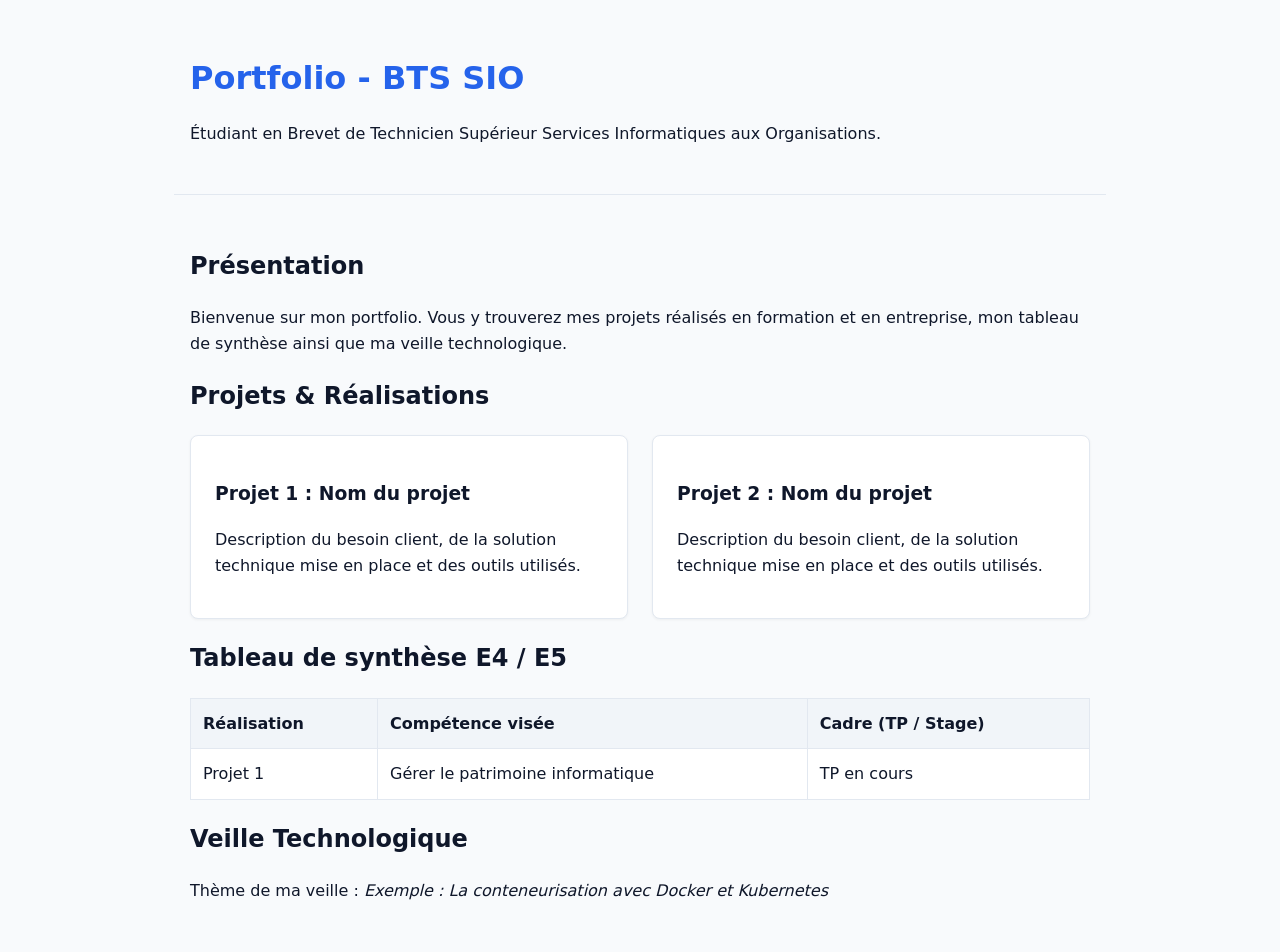
==== index.html @ 97c171ec "Create index.html" ====
<!DOCTYPE html>
<html lang="fr">
<head>
    <meta charset="UTF-8">
    <meta name="viewport" content="width=device-width, initial-scale=1.0">
    <title>Portfolio BTS SIO</title>
    <style>
        :root { --primary: #2563eb; --bg: #f8fafc; --text: #0f172a; }
        body { font-family: system-ui, -apple-system, sans-serif; background: var(--bg); color: var(--text); margin: 0; line-height: 1.6; }
        header, main { max-width: 900px; margin: 0 auto; padding: 2rem 1rem; }
        header { border-bottom: 1px solid #e2e8f0; }
        h1 { color: var(--primary); margin-bottom: 0.5rem; }
        .grid { display: grid; grid-template-columns: repeat(auto-fit, minmax(280px, 1fr)); gap: 1.5rem; margin-top: 1rem; }
        .card { background: white; padding: 1.5rem; border-radius: 8px; border: 1px solid #e2e8f0; box-shadow: 0 1px 3px rgba(0,0,0,0.05); }
        table { width: 100%; border-collapse: collapse; margin-top: 1rem; background: white; }
        th, td { border: 1px solid #e2e8f0; padding: 0.75rem; text-align: left; }
        th { background: #f1f5f9; }
    </style>
</head>
<body>
    <header>
        <h1>Portfolio - BTS SIO</h1>
        <p>Étudiant en Brevet de Technicien Supérieur Services Informatiques aux Organisations.</p>
    </header>
    <main>
        <section>
            <h2>Présentation</h2>
            <p>Bienvenue sur mon portfolio. Vous y trouverez mes projets réalisés en formation et en entreprise, mon tableau de synthèse ainsi que ma veille technologique.</p>
        </section>

        <section>
            <h2>Projets & Réalisations</h2>
            <div class="grid">
                <div class="card">
                    <h3>Projet 1 : Nom du projet</h3>
                    <p>Description du besoin client, de la solution technique mise en place et des outils utilisés.</p>
                </div>
                <div class="card">
                    <h3>Projet 2 : Nom du projet</h3>
                    <p>Description du besoin client, de la solution technique mise en place et des outils utilisés.</p>
                </div>
            </div>
        </section>

        <section>
            <h2>Tableau de synthèse E4 / E5</h2>
            <table>
                <thead>
                    <tr>
                        <th>Réalisation</th>
                        <th>Compétence visée</th>
                        <th>Cadre (TP / Stage)</th>
                    </tr>
                </thead>
                <tbody>
                    <tr>
                        <td>Projet 1</td>
                        <td>Gérer le patrimoine informatique</td>
                        <td>TP en cours</td>
                    </tr>
                </tbody>
            </table>
        </section>

        <section>
            <h2>Veille Technologique</h2>
            <p>Thème de ma veille : <em>Exemple : La conteneurisation avec Docker et Kubernetes</em></p>
        </section>
    </main>
</body>
</html>
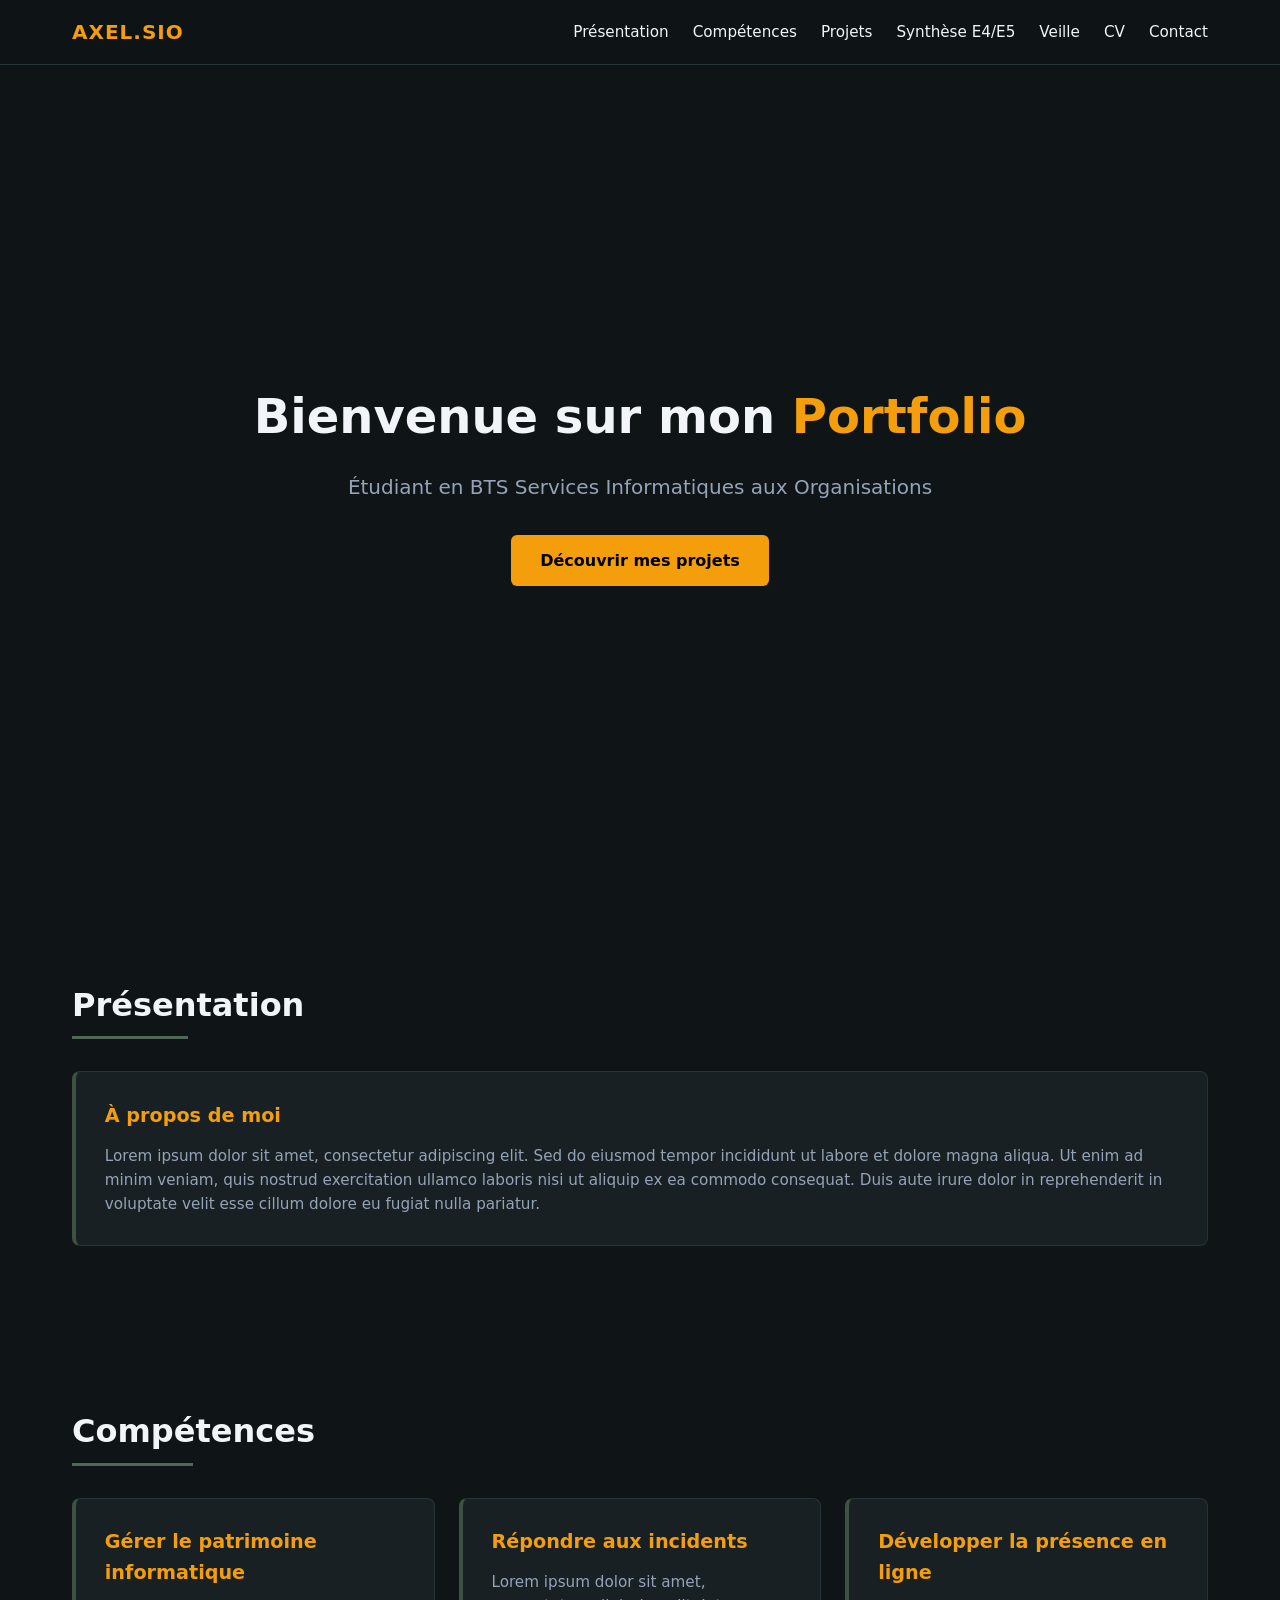
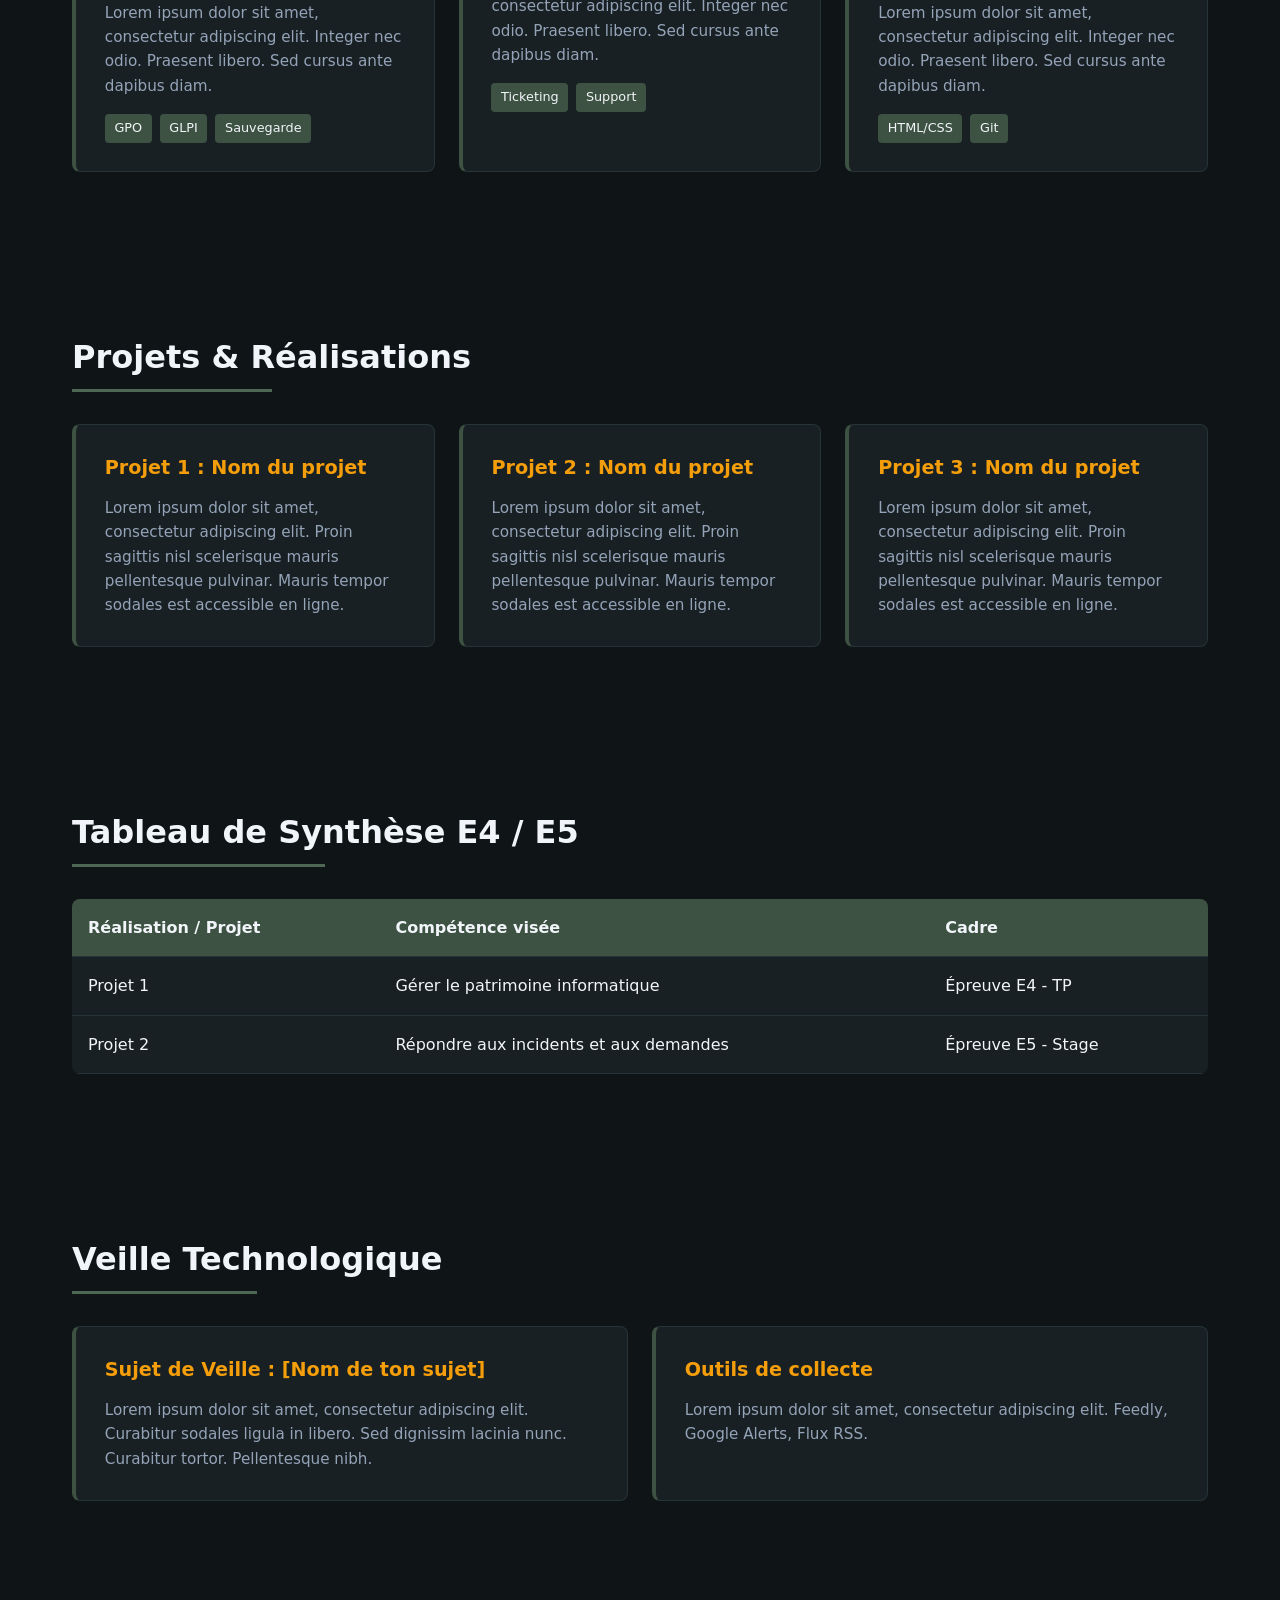
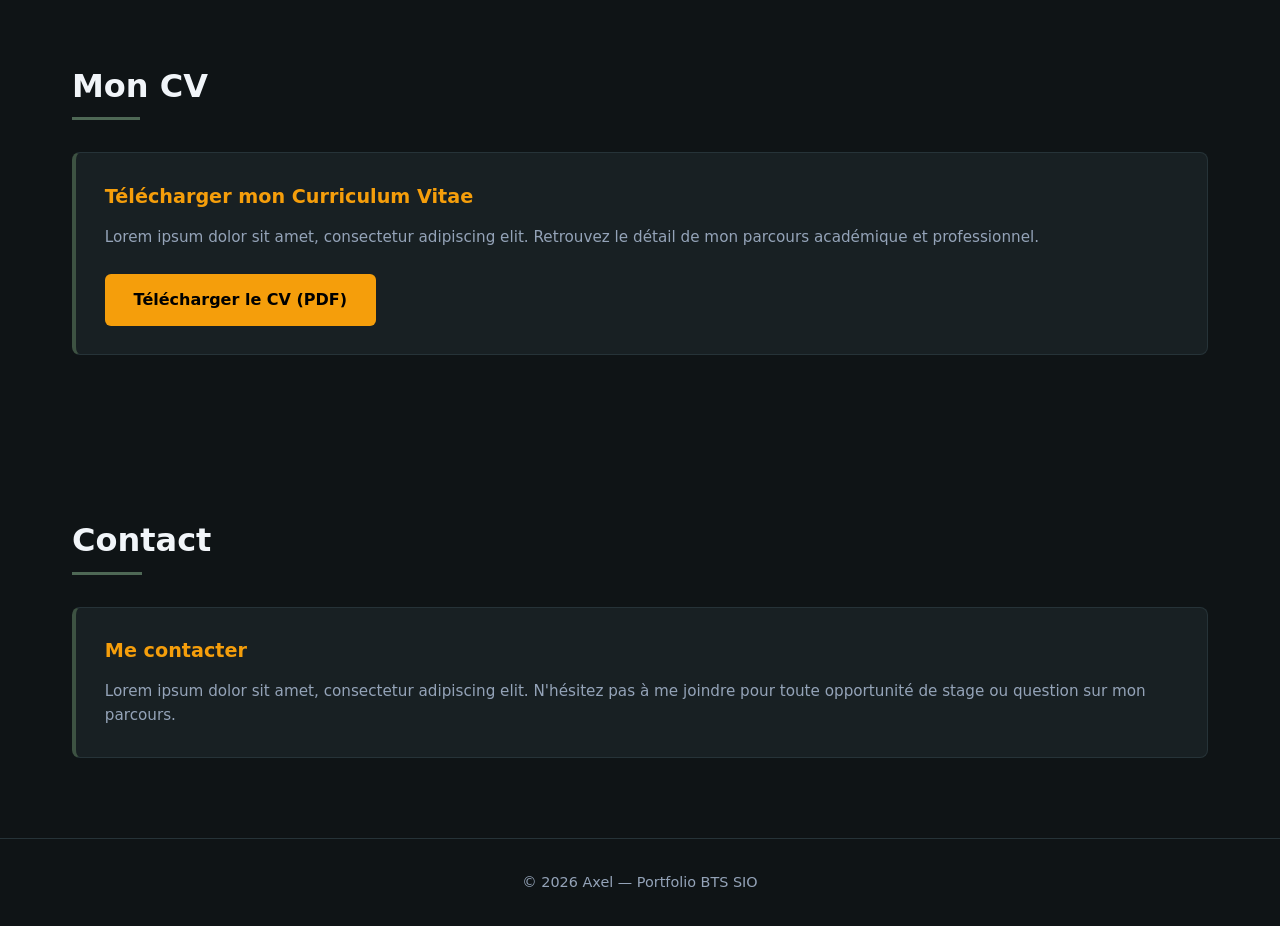
==== commit 9380205f: "Update index.html" ====
--- a/index.html
+++ b/index.html
@@ -3,69 +3,155 @@
 <head>
     <meta charset="UTF-8">
     <meta name="viewport" content="width=device-width, initial-scale=1.0">
-    <title>Portfolio BTS SIO</title>
-    <style>
-        :root { --primary: #2563eb; --bg: #f8fafc; --text: #0f172a; }
-        body { font-family: system-ui, -apple-system, sans-serif; background: var(--bg); color: var(--text); margin: 0; line-height: 1.6; }
-        header, main { max-width: 900px; margin: 0 auto; padding: 2rem 1rem; }
-        header { border-bottom: 1px solid #e2e8f0; }
-        h1 { color: var(--primary); margin-bottom: 0.5rem; }
-        .grid { display: grid; grid-template-columns: repeat(auto-fit, minmax(280px, 1fr)); gap: 1.5rem; margin-top: 1rem; }
-        .card { background: white; padding: 1.5rem; border-radius: 8px; border: 1px solid #e2e8f0; box-shadow: 0 1px 3px rgba(0,0,0,0.05); }
-        table { width: 100%; border-collapse: collapse; margin-top: 1rem; background: white; }
-        th, td { border: 1px solid #e2e8f0; padding: 0.75rem; text-align: left; }
-        th { background: #f1f5f9; }
-    </style>
+    <title>Portfolio BTS SIO | Axel</title>
+    <link rel="stylesheet" href="style.css">
 </head>
 <body>
+
     <header>
-        <h1>Portfolio - BTS SIO</h1>
-        <p>Étudiant en Brevet de Technicien Supérieur Services Informatiques aux Organisations.</p>
+        <nav>
+            <a href="#" class="logo">AXEL.SIO</a>
+            <ul class="nav-links">
+                <li><a href="#presentation">Présentation</a></li>
+                <li><a href="#competences">Compétences</a></li>
+                <li><a href="#projets">Projets</a></li>
+                <li><a href="#synthese">Synthèse E4/E5</a></li>
+                <li><a href="#veille">Veille</a></li>
+                <li><a href="#cv">CV</a></li>
+                <li><a href="#contact">Contact</a></li>
+            </ul>
+        </nav>
     </header>
+
+    <section class="hero">
+        <div class="hero-content">
+            <h1>Bienvenue sur mon <span>Portfolio</span></h1>
+            <p>Étudiant en BTS Services Informatiques aux Organisations</p>
+            <a href="#projets" class="btn">Découvrir mes projets</a>
+        </div>
+    </section>
+
     <main>
-        <section>
-            <h2>Présentation</h2>
-            <p>Bienvenue sur mon portfolio. Vous y trouverez mes projets réalisés en formation et en entreprise, mon tableau de synthèse ainsi que ma veille technologique.</p>
+        <section id="presentation">
+            <h2 class="section-title">Présentation</h2>
+            <div class="card">
+                <h3>À propos de moi</h3>
+                <p>Lorem ipsum dolor sit amet, consectetur adipiscing elit. Sed do eiusmod tempor incididunt ut labore et dolore magna aliqua. Ut enim ad minim veniam, quis nostrud exercitation ullamco laboris nisi ut aliquip ex ea commodo consequat. Duis aute irure dolor in reprehenderit in voluptate velit esse cillum dolore eu fugiat nulla pariatur.</p>
+            </div>
         </section>
 
-        <section>
-            <h2>Projets & Réalisations</h2>
+        <section id="competences">
+            <h2 class="section-title">Compétences</h2>
             <div class="grid">
                 <div class="card">
-                    <h3>Projet 1 : Nom du projet</h3>
-                    <p>Description du besoin client, de la solution technique mise en place et des outils utilisés.</p>
+                    <h3>Gérer le patrimoine informatique</h3>
+                    <p>Lorem ipsum dolor sit amet, consectetur adipiscing elit. Integer nec odio. Praesent libero. Sed cursus ante dapibus diam.</p>
+                    <div class="tags">
+                        <span class="tag">GPO</span>
+                        <span class="tag">GLPI</span>
+                        <span class="tag">Sauvegarde</span>
+                    </div>
                 </div>
                 <div class="card">
-                    <h3>Projet 2 : Nom du projet</h3>
-                    <p>Description du besoin client, de la solution technique mise en place et des outils utilisés.</p>
+                    <h3>Répondre aux incidents</h3>
+                    <p>Lorem ipsum dolor sit amet, consectetur adipiscing elit. Integer nec odio. Praesent libero. Sed cursus ante dapibus diam.</p>
+                    <div class="tags">
+                        <span class="tag">Ticketing</span>
+                        <span class="tag">Support</span>
+                    </div>
+                </div>
+                <div class="card">
+                    <h3>Développer la présence en ligne</h3>
+                    <p>Lorem ipsum dolor sit amet, consectetur adipiscing elit. Integer nec odio. Praesent libero. Sed cursus ante dapibus diam.</p>
+                    <div class="tags">
+                        <span class="tag">HTML/CSS</span>
+                        <span class="tag">Git</span>
+                    </div>
                 </div>
             </div>
         </section>
 
-        <section>
-            <h2>Tableau de synthèse E4 / E5</h2>
-            <table>
-                <thead>
-                    <tr>
-                        <th>Réalisation</th>
-                        <th>Compétence visée</th>
-                        <th>Cadre (TP / Stage)</th>
-                    </tr>
-                </thead>
-                <tbody>
-                    <tr>
-                        <td>Projet 1</td>
-                        <td>Gérer le patrimoine informatique</td>
-                        <td>TP en cours</td>
-                    </tr>
-                </tbody>
-            </table>
+        <section id="projets">
+            <h2 class="section-title">Projets & Réalisations</h2>
+            <div class="grid">
+                <div class="card">
+                    <h3>Projet 1 : Nom du projet</h3>
+                    <p>Lorem ipsum dolor sit amet, consectetur adipiscing elit. Proin sagittis nisl scelerisque mauris pellentesque pulvinar. Mauris tempor sodales est accessible en ligne.</p>
+                </div>
+                <div class="card">
+                    <h3>Projet 2 : Nom du projet</h3>
+                    <p>Lorem ipsum dolor sit amet, consectetur adipiscing elit. Proin sagittis nisl scelerisque mauris pellentesque pulvinar. Mauris tempor sodales est accessible en ligne.</p>
+                </div>
+                <div class="card">
+                    <h3>Projet 3 : Nom du projet</h3>
+                    <p>Lorem ipsum dolor sit amet, consectetur adipiscing elit. Proin sagittis nisl scelerisque mauris pellentesque pulvinar. Mauris tempor sodales est accessible en ligne.</p>
+                </div>
+            </div>
         </section>
 
-        <section>
-            <h2>Veille Technologique</h2>
-            <p>Thème de ma veille : <em>Exemple : La conteneurisation avec Docker et Kubernetes</em></p>
+        <section id="synthese">
+            <h2 class="section-title">Tableau de Synthèse E4 / E5</h2>
+            <div class="table-container">
+                <table>
+                    <thead>
+                        <tr>
+                            <th>Réalisation / Projet</th>
+                            <th>Compétence visée</th>
+                            <th>Cadre</th>
+                        </tr>
+                    </thead>
+                    <tbody>
+                        <tr>
+                            <td>Projet 1</td>
+                            <td>Gérer le patrimoine informatique</td>
+                            <td>Épreuve E4 - TP</td>
+                        </tr>
+                        <tr>
+                            <td>Projet 2</td>
+                            <td>Répondre aux incidents et aux demandes</td>
+                            <td>Épreuve E5 - Stage</td>
+                        </tr>
+                    </tbody>
+                </table>
+            </div>
+        </section>
+
+        <section id="veille">
+            <h2 class="section-title">Veille Technologique</h2>
+            <div class="grid">
+                <div class="card">
+                    <h3>Sujet de Veille : [Nom de ton sujet]</h3>
+                    <p>Lorem ipsum dolor sit amet, consectetur adipiscing elit. Curabitur sodales ligula in libero. Sed dignissim lacinia nunc. Curabitur tortor. Pellentesque nibh.</p>
+                </div>
+                <div class="card">
+                    <h3>Outils de collecte</h3>
+                    <p>Lorem ipsum dolor sit amet, consectetur adipiscing elit. Feedly, Google Alerts, Flux RSS.</p>
+                </div>
+            </div>
+        </section>
+
+        <section id="cv">
+            <h2 class="section-title">Mon CV</h2>
+            <div class="card">
+                <h3>Télécharger mon Curriculum Vitae</h3>
+                <p>Lorem ipsum dolor sit amet, consectetur adipiscing elit. Retrouvez le détail de mon parcours académique et professionnel.</p>
+                <br>
+                <a href="#" class="btn">Télécharger le CV (PDF)</a>
+            </div>
+        </section>
+
+        <section id="contact">
+            <h2 class="section-title">Contact</h2>
+            <div class="card">
+                <h3>Me contacter</h3>
+                <p>Lorem ipsum dolor sit amet, consectetur adipiscing elit. N'hésitez pas à me joindre pour toute opportunité de stage ou question sur mon parcours.</p>
+            </div>
         </section>
     </main>
+
+    <footer>
+        <p>&copy; 2026 Axel — Portfolio BTS SIO</p>
+    </footer>
+
 </body>
 </html>
--- a/style.css
+++ b/style.css
@@ -0,0 +1,236 @@
+:root {
+  --bg-main: #0f1416;
+  --bg-card: #182023;
+  --bg-card-hover: #202b2f;
+  --accent-kaki: #3d5242;
+  --accent-kaki-light: #4e6855;
+  --accent-gold: #f59e0b;
+  --accent-gold-hover: #d97706;
+  --text-main: #f1f5f9;
+  --text-muted: #94a3b8;
+  --border-color: #263338;
+}
+
+* {
+  box-sizing: border-box;
+  margin: 0;
+  padding: 0;
+}
+
+html {
+  scroll-behavior: smooth;
+}
+
+body {
+  font-family: 'Segoe UI', system-ui, -apple-system, sans-serif;
+  background-color: var(--bg-main);
+  color: var(--text-main);
+  line-height: 1.6;
+}
+
+/* Navigation */
+header {
+  position: fixed;
+  top: 0;
+  width: 100%;
+  z-index: 1000;
+  background: rgba(15, 20, 22, 0.85);
+  backdrop-filter: blur(8px);
+  border-bottom: 1px solid var(--border-color);
+}
+
+nav {
+  max-width: 1200px;
+  margin: 0 auto;
+  display: flex;
+  justify-content: space-between;
+  align-items: center;
+  padding: 1rem 2rem;
+}
+
+.logo {
+  font-size: 1.25rem;
+  font-weight: 700;
+  color: var(--accent-gold);
+  text-decoration: none;
+  letter-spacing: 1px;
+}
+
+.nav-links {
+  display: flex;
+  gap: 1.5rem;
+  list-style: none;
+}
+
+.nav-links a {
+  color: var(--text-main);
+  text-decoration: none;
+  font-size: 0.95rem;
+  transition: color 0.2s;
+}
+
+.nav-links a:hover {
+  color: var(--accent-gold);
+}
+
+/* Hero Section avec overlay sombre */
+.hero {
+  position: relative;
+  min-height: 100vh;
+  display: flex;
+  align-items: center;
+  justify-content: center;
+  text-align: center;
+  padding: 0 1rem;
+  background: linear-gradient(rgba(15, 20, 22, 0.75), rgba(15, 20, 22, 0.95)),
+              url('https://images.unsplash.com/photo-1507525428034-b723cf961d3e?q=80&w=1920&auto=format&fit=crop') center/cover no-repeat;
+}
+
+.hero-content {
+  max-width: 800px;
+  margin-top: 4rem;
+}
+
+.hero h1 {
+  font-size: 3rem;
+  margin-bottom: 1rem;
+  color: var(--text-main);
+}
+
+.hero h1 span {
+  color: var(--accent-gold);
+}
+
+.hero p {
+  font-size: 1.25rem;
+  color: var(--text-muted);
+  margin-bottom: 2rem;
+}
+
+.btn {
+  display: inline-block;
+  padding: 0.8rem 1.8rem;
+  background-color: var(--accent-gold);
+  color: #000;
+  font-weight: 600;
+  border-radius: 6px;
+  text-decoration: none;
+  transition: background-color 0.2s, transform 0.2s;
+}
+
+.btn:hover {
+  background-color: var(--accent-gold-hover);
+  transform: translateY(-2px);
+}
+
+/* Sections globales */
+section {
+  max-width: 1200px;
+  margin: 0 auto;
+  padding: 5rem 2rem;
+}
+
+.section-title {
+  font-size: 2rem;
+  margin-bottom: 2.5rem;
+  position: relative;
+  display: inline-block;
+}
+
+.section-title::after {
+  content: '';
+  position: absolute;
+  bottom: -8px;
+  left: 0;
+  width: 50%;
+  height: 3px;
+  background-color: var(--accent-kaki-light);
+}
+
+/* Grilles et Rectangles (Cards) */
+.grid {
+  display: grid;
+  grid-template-columns: repeat(auto-fit, minmax(300px, 1fr));
+  gap: 1.5rem;
+}
+
+.card {
+  background-color: var(--bg-card);
+  border: 1px solid var(--border-color);
+  border-left: 4px solid var(--accent-kaki);
+  border-radius: 8px;
+  padding: 1.8rem;
+  transition: transform 0.2s, border-color 0.2s;
+}
+
+.card:hover {
+  transform: translateY(-4px);
+  border-color: var(--accent-gold);
+  background-color: var(--bg-card-hover);
+}
+
+.card h3 {
+  color: var(--accent-gold);
+  margin-bottom: 0.75rem;
+  font-size: 1.2rem;
+}
+
+.card p {
+  color: var(--text-muted);
+  font-size: 0.95rem;
+}
+
+/* Tags de compétences */
+.tags {
+  display: flex;
+  flex-wrap: wrap;
+  gap: 0.5rem;
+  margin-top: 1rem;
+}
+
+.tag {
+  background-color: var(--accent-kaki);
+  color: var(--text-main);
+  padding: 0.25rem 0.6rem;
+  border-radius: 4px;
+  font-size: 0.8rem;
+}
+
+/* Tableau de Synthèse */
+.table-container {
+  overflow-x: auto;
+}
+
+table {
+  width: 100%;
+  border-collapse: collapse;
+  background-color: var(--bg-card);
+  border-radius: 8px;
+  overflow: hidden;
+}
+
+th, td {
+  padding: 1rem;
+  text-align: left;
+  border-bottom: 1px solid var(--border-color);
+}
+
+th {
+  background-color: var(--accent-kaki);
+  color: var(--text-main);
+}
+
+/* Footer */
+footer {
+  text-align: center;
+  padding: 2rem;
+  border-top: 1px solid var(--border-color);
+  color: var(--text-muted);
+  font-size: 0.9rem;
+}
+
+/* Responsive */
+@media (max-width: 768px) {
+  .nav-links { display: none; }
+  .hero h1 { font-size: 2.2rem; }
+}
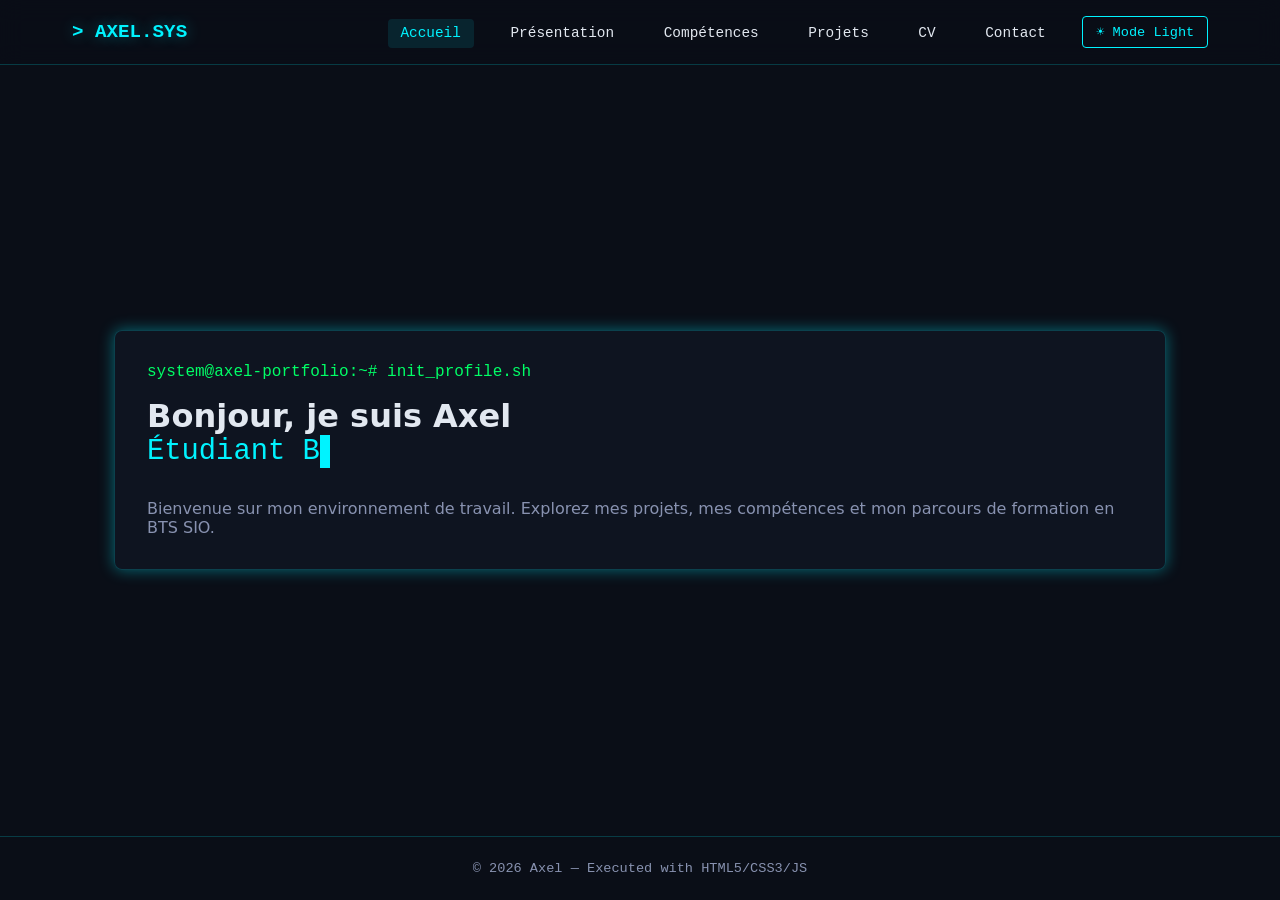
==== commit c6536a40: "Update index.html" ====
--- a/index.html
+++ b/index.html
@@ -1,157 +1,41 @@
 <!DOCTYPE html>
-<html lang="fr">
+<html lang="fr" data-theme="dark">
 <head>
     <meta charset="UTF-8">
     <meta name="viewport" content="width=device-width, initial-scale=1.0">
-    <title>Portfolio BTS SIO | Axel</title>
+    <title>Axel — Portfolio BTS SIO</title>
     <link rel="stylesheet" href="style.css">
 </head>
 <body>
-
     <header>
         <nav>
-            <a href="#" class="logo">AXEL.SIO</a>
+            <a href="index.html" class="logo">> AXEL.SYS</a>
             <ul class="nav-links">
-                <li><a href="#presentation">Présentation</a></li>
-                <li><a href="#competences">Compétences</a></li>
-                <li><a href="#projets">Projets</a></li>
-                <li><a href="#synthese">Synthèse E4/E5</a></li>
-                <li><a href="#veille">Veille</a></li>
-                <li><a href="#cv">CV</a></li>
-                <li><a href="#contact">Contact</a></li>
+                <li><a href="index.html" class="active">Accueil</a></li>
+                <li><a href="presentation.html">Présentation</a></li>
+                <li><a href="competences.html">Compétences</a></li>
+                <li><a href="projets.html">Projets</a></li>
+                <li><a href="cv.html">CV</a></li>
+                <li><a href="contact.html">Contact</a></li>
+                <li><button id="theme-toggle"></button></li>
             </ul>
         </nav>
     </header>
 
-    <section class="hero">
-        <div class="hero-content">
-            <h1>Bienvenue sur mon <span>Portfolio</span></h1>
-            <p>Étudiant en BTS Services Informatiques aux Organisations</p>
-            <a href="#projets" class="btn">Découvrir mes projets</a>
+    <main class="hero-geek">
+        <div class="terminal-window">
+            <div class="terminal-header">system@axel-portfolio:~# init_profile.sh</div>
+            <h1>Bonjour, je suis Axel</h1>
+            <div class="typewriter-text"><span id="typewriter"></span><span class="cursor">&nbsp;</span></div>
+            <p style="margin-top: 1.5rem; color: var(--text-muted);">
+                Bienvenue sur mon environnement de travail. Explorez mes projets, mes compétences et mon parcours de formation en BTS SIO.
+            </p>
         </div>
-    </section>
-
-    <main>
-        <section id="presentation">
-            <h2 class="section-title">Présentation</h2>
-            <div class="card">
-                <h3>À propos de moi</h3>
-                <p>Lorem ipsum dolor sit amet, consectetur adipiscing elit. Sed do eiusmod tempor incididunt ut labore et dolore magna aliqua. Ut enim ad minim veniam, quis nostrud exercitation ullamco laboris nisi ut aliquip ex ea commodo consequat. Duis aute irure dolor in reprehenderit in voluptate velit esse cillum dolore eu fugiat nulla pariatur.</p>
-            </div>
-        </section>
-
-        <section id="competences">
-            <h2 class="section-title">Compétences</h2>
-            <div class="grid">
-                <div class="card">
-                    <h3>Gérer le patrimoine informatique</h3>
-                    <p>Lorem ipsum dolor sit amet, consectetur adipiscing elit. Integer nec odio. Praesent libero. Sed cursus ante dapibus diam.</p>
-                    <div class="tags">
-                        <span class="tag">GPO</span>
-                        <span class="tag">GLPI</span>
-                        <span class="tag">Sauvegarde</span>
-                    </div>
-                </div>
-                <div class="card">
-                    <h3>Répondre aux incidents</h3>
-                    <p>Lorem ipsum dolor sit amet, consectetur adipiscing elit. Integer nec odio. Praesent libero. Sed cursus ante dapibus diam.</p>
-                    <div class="tags">
-                        <span class="tag">Ticketing</span>
-                        <span class="tag">Support</span>
-                    </div>
-                </div>
-                <div class="card">
-                    <h3>Développer la présence en ligne</h3>
-                    <p>Lorem ipsum dolor sit amet, consectetur adipiscing elit. Integer nec odio. Praesent libero. Sed cursus ante dapibus diam.</p>
-                    <div class="tags">
-                        <span class="tag">HTML/CSS</span>
-                        <span class="tag">Git</span>
-                    </div>
-                </div>
-            </div>
-        </section>
-
-        <section id="projets">
-            <h2 class="section-title">Projets & Réalisations</h2>
-            <div class="grid">
-                <div class="card">
-                    <h3>Projet 1 : Nom du projet</h3>
-                    <p>Lorem ipsum dolor sit amet, consectetur adipiscing elit. Proin sagittis nisl scelerisque mauris pellentesque pulvinar. Mauris tempor sodales est accessible en ligne.</p>
-                </div>
-                <div class="card">
-                    <h3>Projet 2 : Nom du projet</h3>
-                    <p>Lorem ipsum dolor sit amet, consectetur adipiscing elit. Proin sagittis nisl scelerisque mauris pellentesque pulvinar. Mauris tempor sodales est accessible en ligne.</p>
-                </div>
-                <div class="card">
-                    <h3>Projet 3 : Nom du projet</h3>
-                    <p>Lorem ipsum dolor sit amet, consectetur adipiscing elit. Proin sagittis nisl scelerisque mauris pellentesque pulvinar. Mauris tempor sodales est accessible en ligne.</p>
-                </div>
-            </div>
-        </section>
-
-        <section id="synthese">
-            <h2 class="section-title">Tableau de Synthèse E4 / E5</h2>
-            <div class="table-container">
-                <table>
-                    <thead>
-                        <tr>
-                            <th>Réalisation / Projet</th>
-                            <th>Compétence visée</th>
-                            <th>Cadre</th>
-                        </tr>
-                    </thead>
-                    <tbody>
-                        <tr>
-                            <td>Projet 1</td>
-                            <td>Gérer le patrimoine informatique</td>
-                            <td>Épreuve E4 - TP</td>
-                        </tr>
-                        <tr>
-                            <td>Projet 2</td>
-                            <td>Répondre aux incidents et aux demandes</td>
-                            <td>Épreuve E5 - Stage</td>
-                        </tr>
-                    </tbody>
-                </table>
-            </div>
-        </section>
-
-        <section id="veille">
-            <h2 class="section-title">Veille Technologique</h2>
-            <div class="grid">
-                <div class="card">
-                    <h3>Sujet de Veille : [Nom de ton sujet]</h3>
-                    <p>Lorem ipsum dolor sit amet, consectetur adipiscing elit. Curabitur sodales ligula in libero. Sed dignissim lacinia nunc. Curabitur tortor. Pellentesque nibh.</p>
-                </div>
-                <div class="card">
-                    <h3>Outils de collecte</h3>
-                    <p>Lorem ipsum dolor sit amet, consectetur adipiscing elit. Feedly, Google Alerts, Flux RSS.</p>
-                </div>
-            </div>
-        </section>
-
-        <section id="cv">
-            <h2 class="section-title">Mon CV</h2>
-            <div class="card">
-                <h3>Télécharger mon Curriculum Vitae</h3>
-                <p>Lorem ipsum dolor sit amet, consectetur adipiscing elit. Retrouvez le détail de mon parcours académique et professionnel.</p>
-                <br>
-                <a href="#" class="btn">Télécharger le CV (PDF)</a>
-            </div>
-        </section>
-
-        <section id="contact">
-            <h2 class="section-title">Contact</h2>
-            <div class="card">
-                <h3>Me contacter</h3>
-                <p>Lorem ipsum dolor sit amet, consectetur adipiscing elit. N'hésitez pas à me joindre pour toute opportunité de stage ou question sur mon parcours.</p>
-            </div>
-        </section>
     </main>
 
     <footer>
-        <p>&copy; 2026 Axel — Portfolio BTS SIO</p>
+        <p>&copy; 2026 Axel — Executed with HTML5/CSS3/JS</p>
     </footer>
-
+    <script src="script.js"></script>
 </body>
 </html>
--- a/style.css
+++ b/style.css
@@ -1,42 +1,56 @@
 :root {
-  --bg-main: #0f1416;
-  --bg-card: #182023;
-  --bg-card-hover: #202b2f;
-  --accent-kaki: #3d5242;
-  --accent-kaki-light: #4e6855;
-  --accent-gold: #f59e0b;
-  --accent-gold-hover: #d97706;
-  --text-main: #f1f5f9;
-  --text-muted: #94a3b8;
-  --border-color: #263338;
+  --bg-color: #0a0e17;
+  --bg-card: rgba(16, 23, 38, 0.7);
+  --border-color: #00f3ff33;
+  --text-main: #e2e8f0;
+  --text-muted: #8892b0;
+  --accent-cyan: #00f3ff;
+  --accent-green: #00ff66;
+  --accent-purple: #bd00ff;
+  --glow-cyan: 0 0 15px rgba(0, 243, 255, 0.4);
+  --font-mono: 'Fira Code', 'Courier New', monospace;
+}
+
+[data-theme="light"] {
+  --bg-color: #f0f4f8;
+  --bg-card: rgba(255, 255, 255, 0.85);
+  --border-color: rgba(0, 102, 255, 0.2);
+  --text-main: #0f172a;
+  --text-muted: #475569;
+  --accent-cyan: #0066ff;
+  --accent-green: #00a843;
+  --accent-purple: #8b00cc;
+  --glow-cyan: 0 0 15px rgba(0, 102, 255, 0.25);
 }
 
 * {
   box-sizing: border-box;
   margin: 0;
   padding: 0;
-}
-
-html {
-  scroll-behavior: smooth;
+  transition: background-color 0.3s ease, color 0.3s ease, border-color 0.3s ease;
 }
 
 body {
-  font-family: 'Segoe UI', system-ui, -apple-system, sans-serif;
-  background-color: var(--bg-main);
+  font-family: system-ui, -apple-system, sans-serif;
+  background-color: var(--bg-color);
   color: var(--text-main);
-  line-height: 1.6;
-}
-
-/* Navigation */
+  min-height: 100vh;
+  display: flex;
+  flex-direction: column;
+}
+
+/* En-tête Cyber */
 header {
-  position: fixed;
+  position: sticky;
   top: 0;
-  width: 100%;
   z-index: 1000;
-  background: rgba(15, 20, 22, 0.85);
-  backdrop-filter: blur(8px);
+  background: rgba(10, 14, 23, 0.85);
+  backdrop-filter: blur(12px);
   border-bottom: 1px solid var(--border-color);
+}
+
+[data-theme="light"] header {
+  background: rgba(240, 244, 248, 0.85);
 }
 
 nav {
@@ -49,188 +63,161 @@
 }
 
 .logo {
-  font-size: 1.25rem;
+  font-family: var(--font-mono);
   font-weight: 700;
-  color: var(--accent-gold);
+  font-size: 1.2rem;
+  color: var(--accent-cyan);
   text-decoration: none;
-  letter-spacing: 1px;
+  text-shadow: var(--glow-cyan);
 }
 
 .nav-links {
   display: flex;
   gap: 1.5rem;
   list-style: none;
+  align-items: center;
 }
 
 .nav-links a {
   color: var(--text-main);
   text-decoration: none;
-  font-size: 0.95rem;
-  transition: color 0.2s;
-}
-
-.nav-links a:hover {
-  color: var(--accent-gold);
-}
-
-/* Hero Section avec overlay sombre */
-.hero {
-  position: relative;
-  min-height: 100vh;
-  display: flex;
-  align-items: center;
+  font-family: var(--font-mono);
+  font-size: 0.9rem;
+  padding: 0.4rem 0.8rem;
+  border-radius: 4px;
+}
+
+.nav-links a:hover, .nav-links a.active {
+  color: var(--accent-cyan);
+  background: rgba(0, 243, 255, 0.1);
+}
+
+/* Bouton Dark/Light */
+#theme-toggle {
+  background: transparent;
+  border: 1px solid var(--accent-cyan);
+  color: var(--accent-cyan);
+  padding: 0.4rem 0.8rem;
+  border-radius: 4px;
+  cursor: pointer;
+  font-family: var(--font-mono);
+  font-size: 0.85rem;
+}
+
+#theme-toggle:hover {
+  box-shadow: var(--glow-cyan);
+}
+
+/* Contenu Principal */
+main {
+  flex: 1;
+  max-width: 1100px;
+  width: 100%;
+  margin: 0 auto;
+  padding: 3rem 1.5rem;
+}
+
+/* Effet Typewriter (Accueil) */
+.hero-geek {
+  display: flex;
+  flex-direction: column;
   justify-content: center;
-  text-align: center;
-  padding: 0 1rem;
-  background: linear-gradient(rgba(15, 20, 22, 0.75), rgba(15, 20, 22, 0.95)),
-              url('https://images.unsplash.com/photo-1507525428034-b723cf961d3e?q=80&w=1920&auto=format&fit=crop') center/cover no-repeat;
-}
-
-.hero-content {
-  max-width: 800px;
-  margin-top: 4rem;
-}
-
-.hero h1 {
-  font-size: 3rem;
+  min-height: 60vh;
+}
+
+.terminal-window {
+  background: var(--bg-card);
+  border: 1px solid var(--border-color);
+  border-radius: 8px;
+  padding: 2rem;
+  box-shadow: var(--glow-cyan);
+}
+
+.terminal-header {
+  color: var(--accent-green);
+  font-family: var(--font-mono);
   margin-bottom: 1rem;
-  color: var(--text-main);
-}
-
-.hero h1 span {
-  color: var(--accent-gold);
-}
-
-.hero p {
-  font-size: 1.25rem;
-  color: var(--text-muted);
-  margin-bottom: 2rem;
-}
-
-.btn {
+}
+
+.typewriter-text {
+  font-family: var(--font-mono);
+  font-size: 1.8rem;
+  color: var(--accent-cyan);
+  min-height: 2.5rem;
+}
+
+.cursor {
   display: inline-block;
-  padding: 0.8rem 1.8rem;
-  background-color: var(--accent-gold);
-  color: #000;
-  font-weight: 600;
-  border-radius: 6px;
-  text-decoration: none;
-  transition: background-color 0.2s, transform 0.2s;
-}
-
-.btn:hover {
-  background-color: var(--accent-gold-hover);
-  transform: translateY(-2px);
-}
-
-/* Sections globales */
-section {
-  max-width: 1200px;
-  margin: 0 auto;
-  padding: 5rem 2rem;
-}
-
-.section-title {
-  font-size: 2rem;
-  margin-bottom: 2.5rem;
-  position: relative;
-  display: inline-block;
-}
-
-.section-title::after {
-  content: '';
-  position: absolute;
-  bottom: -8px;
-  left: 0;
-  width: 50%;
-  height: 3px;
-  background-color: var(--accent-kaki-light);
-}
-
-/* Grilles et Rectangles (Cards) */
+  width: 10px;
+  background-color: var(--accent-cyan);
+  animation: blink 0.8s infinite;
+}
+
+@keyframes blink {
+  0%, 100% { opacity: 1; }
+  50% { opacity: 0; }
+}
+
+/* Structure en cartes cyberpunk */
 .grid {
   display: grid;
   grid-template-columns: repeat(auto-fit, minmax(300px, 1fr));
   gap: 1.5rem;
+  margin-top: 2rem;
 }
 
 .card {
-  background-color: var(--bg-card);
+  background: var(--bg-card);
   border: 1px solid var(--border-color);
-  border-left: 4px solid var(--accent-kaki);
   border-radius: 8px;
-  padding: 1.8rem;
-  transition: transform 0.2s, border-color 0.2s;
-}
-
-.card:hover {
-  transform: translateY(-4px);
-  border-color: var(--accent-gold);
-  background-color: var(--bg-card-hover);
-}
-
-.card h3 {
-  color: var(--accent-gold);
+  padding: 1.5rem;
+  position: relative;
+  overflow: hidden;
+}
+
+.card::before {
+  content: '';
+  position: absolute;
+  top: 0;
+  left: 0;
+  width: 3px;
+  height: 100%;
+  background: var(--accent-cyan);
+}
+
+.card h2, .card h3 {
+  font-family: var(--font-mono);
+  color: var(--accent-cyan);
   margin-bottom: 0.75rem;
-  font-size: 1.2rem;
 }
 
 .card p {
   color: var(--text-muted);
-  font-size: 0.95rem;
-}
-
-/* Tags de compétences */
+}
+
 .tags {
   display: flex;
-  flex-wrap: wrap;
   gap: 0.5rem;
   margin-top: 1rem;
+  flex-wrap: wrap;
 }
 
 .tag {
-  background-color: var(--accent-kaki);
-  color: var(--text-main);
-  padding: 0.25rem 0.6rem;
+  font-family: var(--font-mono);
+  font-size: 0.75rem;
+  background: rgba(0, 243, 255, 0.1);
+  color: var(--accent-cyan);
+  border: 1px solid var(--border-color);
+  padding: 0.2rem 0.5rem;
   border-radius: 4px;
-  font-size: 0.8rem;
-}
-
-/* Tableau de Synthèse */
-.table-container {
-  overflow-x: auto;
-}
-
-table {
-  width: 100%;
-  border-collapse: collapse;
-  background-color: var(--bg-card);
-  border-radius: 8px;
-  overflow: hidden;
-}
-
-th, td {
-  padding: 1rem;
-  text-align: left;
-  border-bottom: 1px solid var(--border-color);
-}
-
-th {
-  background-color: var(--accent-kaki);
-  color: var(--text-main);
-}
-
-/* Footer */
+}
+
+/* Pied de page */
 footer {
   text-align: center;
-  padding: 2rem;
+  padding: 1.5rem;
   border-top: 1px solid var(--border-color);
+  font-family: var(--font-mono);
+  font-size: 0.85rem;
   color: var(--text-muted);
-  font-size: 0.9rem;
-}
-
-/* Responsive */
-@media (max-width: 768px) {
-  .nav-links { display: none; }
-  .hero h1 { font-size: 2.2rem; }
-}
+}
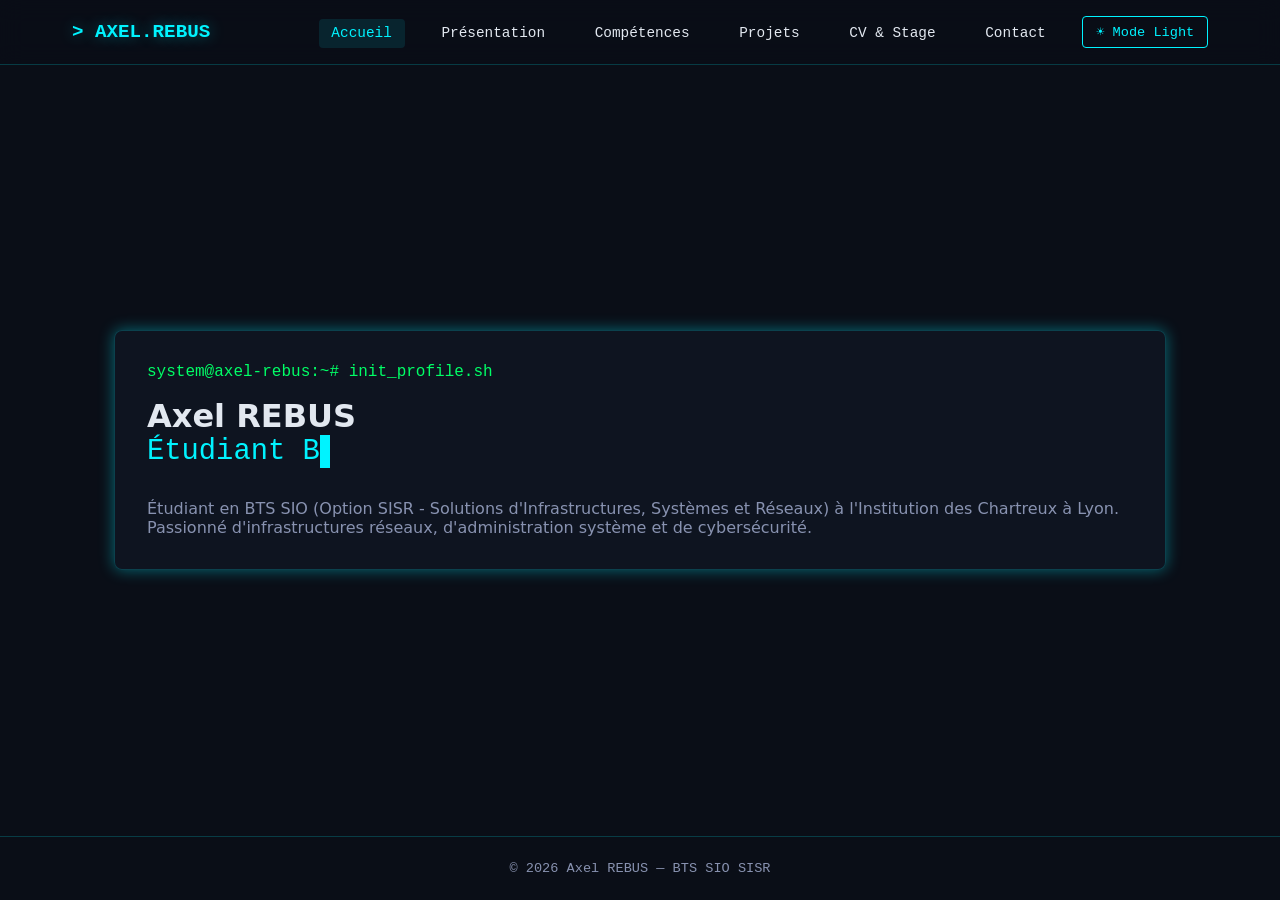
==== commit 30d045db: "Update index.html" ====
--- a/index.html
+++ b/index.html
@@ -3,19 +3,19 @@
 <head>
     <meta charset="UTF-8">
     <meta name="viewport" content="width=device-width, initial-scale=1.0">
-    <title>Axel — Portfolio BTS SIO</title>
+    <title>Axel REBUS — Portfolio BTS SIO SISR</title>
     <link rel="stylesheet" href="style.css">
 </head>
 <body>
     <header>
         <nav>
-            <a href="index.html" class="logo">> AXEL.SYS</a>
+            <a href="index.html" class="logo">> AXEL.REBUS</a>
             <ul class="nav-links">
                 <li><a href="index.html" class="active">Accueil</a></li>
                 <li><a href="presentation.html">Présentation</a></li>
                 <li><a href="competences.html">Compétences</a></li>
                 <li><a href="projets.html">Projets</a></li>
-                <li><a href="cv.html">CV</a></li>
+                <li><a href="cv.html">CV & Stage</a></li>
                 <li><a href="contact.html">Contact</a></li>
                 <li><button id="theme-toggle"></button></li>
             </ul>
@@ -24,17 +24,17 @@
 
     <main class="hero-geek">
         <div class="terminal-window">
-            <div class="terminal-header">system@axel-portfolio:~# init_profile.sh</div>
-            <h1>Bonjour, je suis Axel</h1>
+            <div class="terminal-header">system@axel-rebus:~# init_profile.sh</div>
+            <h1>Axel REBUS</h1>
             <div class="typewriter-text"><span id="typewriter"></span><span class="cursor">&nbsp;</span></div>
             <p style="margin-top: 1.5rem; color: var(--text-muted);">
-                Bienvenue sur mon environnement de travail. Explorez mes projets, mes compétences et mon parcours de formation en BTS SIO.
+                Étudiant en BTS SIO (Option SISR - Solutions d'Infrastructures, Systèmes et Réseaux) à l'Institution des Chartreux à Lyon. Passionné d'infrastructures réseaux, d'administration système et de cybersécurité.
             </p>
         </div>
     </main>
 
     <footer>
-        <p>&copy; 2026 Axel — Executed with HTML5/CSS3/JS</p>
+        <p>&copy; 2026 Axel REBUS — BTS SIO SISR</p>
     </footer>
     <script src="script.js"></script>
 </body>
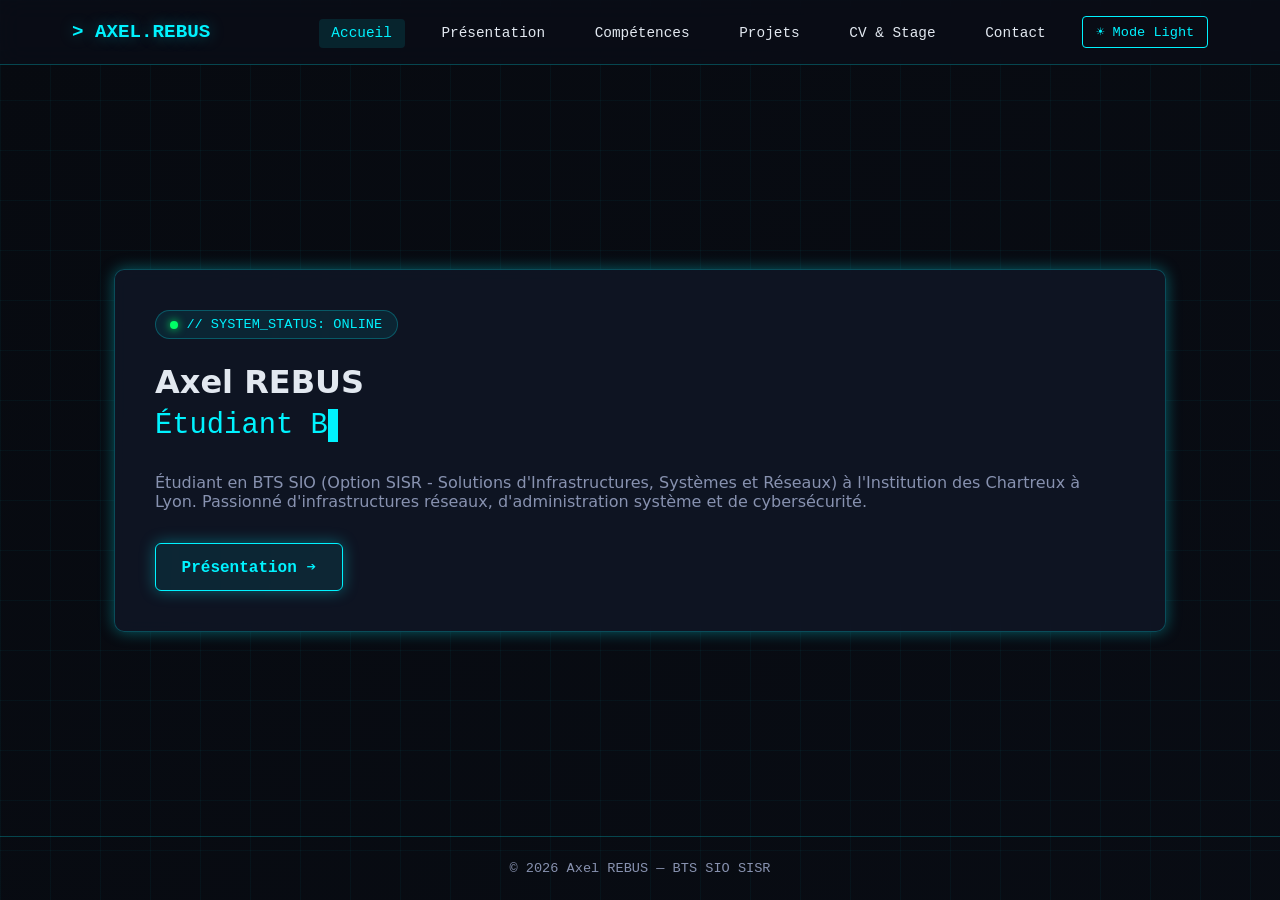
==== commit 3da8c49d: "Update index.html" ====
--- a/index.html
+++ b/index.html
@@ -24,12 +24,21 @@
 
     <main class="hero-geek">
         <div class="terminal-window">
-            <div class="terminal-header">system@axel-rebus:~# init_profile.sh</div>
+            <div class="terminal-header">
+                <span class="status-dot"></span> // SYSTEM_STATUS: ONLINE
+            </div>
+            
             <h1>Axel REBUS</h1>
             <div class="typewriter-text"><span id="typewriter"></span><span class="cursor">&nbsp;</span></div>
+            
             <p style="margin-top: 1.5rem; color: var(--text-muted);">
                 Étudiant en BTS SIO (Option SISR - Solutions d'Infrastructures, Systèmes et Réseaux) à l'Institution des Chartreux à Lyon. Passionné d'infrastructures réseaux, d'administration système et de cybersécurité.
             </p>
+
+            <!-- Bouton redirigeant vers la page Présentation -->
+            <div>
+                <a href="presentation.html" class="btn-cyber">Présentation ➔</a>
+            </div>
         </div>
     </main>
 
--- a/style.css
+++ b/style.css
@@ -1,26 +1,26 @@
 :root {
   --bg-color: #0a0e17;
-  --bg-card: rgba(16, 23, 38, 0.7);
-  --border-color: #00f3ff33;
+  --bg-card: rgba(16, 23, 38, 0.85);
+  --border-color: rgba(0, 243, 255, 0.25);
   --text-main: #e2e8f0;
   --text-muted: #8892b0;
   --accent-cyan: #00f3ff;
   --accent-green: #00ff66;
   --accent-purple: #bd00ff;
-  --glow-cyan: 0 0 15px rgba(0, 243, 255, 0.4);
+  --glow-cyan: 0 0 15px rgba(0, 243, 255, 0.35);
   --font-mono: 'Fira Code', 'Courier New', monospace;
 }
 
 [data-theme="light"] {
   --bg-color: #f0f4f8;
-  --bg-card: rgba(255, 255, 255, 0.85);
-  --border-color: rgba(0, 102, 255, 0.2);
+  --bg-card: rgba(255, 255, 255, 0.9);
+  --border-color: rgba(0, 102, 255, 0.25);
   --text-main: #0f172a;
   --text-muted: #475569;
   --accent-cyan: #0066ff;
   --accent-green: #00a843;
   --accent-purple: #8b00cc;
-  --glow-cyan: 0 0 15px rgba(0, 102, 255, 0.25);
+  --glow-cyan: 0 0 15px rgba(0, 102, 255, 0.2);
 }
 
 * {
@@ -30,16 +30,49 @@
   transition: background-color 0.3s ease, color 0.3s ease, border-color 0.3s ease;
 }
 
+/* Fond animé avec dégradé et grille cyber */
 body {
   font-family: system-ui, -apple-system, sans-serif;
-  background-color: var(--bg-color);
+  background: linear-gradient(135deg, #070a10 0%, #0a0e17 50%, #0d1527 100%);
+  background-size: 400% 400%;
+  animation: cyberGradient 12s ease infinite;
   color: var(--text-main);
   min-height: 100vh;
   display: flex;
   flex-direction: column;
-}
-
-/* En-tête Cyber */
+  position: relative;
+  overflow-x: hidden;
+}
+
+/* Grille animée en arrière-plan */
+body::before {
+  content: '';
+  position: fixed;
+  top: 0;
+  left: 0;
+  width: 200%;
+  height: 200%;
+  background-image: 
+    linear-gradient(rgba(0, 243, 255, 0.04) 1px, transparent 1px),
+    linear-gradient(90deg, rgba(0, 243, 255, 0.04) 1px, transparent 1px);
+  background-size: 50px 50px;
+  pointer-events: none;
+  z-index: 0;
+  animation: gridMove 25s linear infinite;
+}
+
+@keyframes cyberGradient {
+  0% { background-position: 0% 50%; }
+  50% { background-position: 100% 50%; }
+  100% { background-position: 0% 50%; }
+}
+
+@keyframes gridMove {
+  0% { transform: translate(0, 0); }
+  100% { transform: translate(-50px, -50px); }
+}
+
+/* En-tête */
 header {
   position: sticky;
   top: 0;
@@ -60,6 +93,8 @@
   justify-content: space-between;
   align-items: center;
   padding: 1rem 2rem;
+  position: relative;
+  z-index: 1;
 }
 
 .logo {
@@ -92,7 +127,6 @@
   background: rgba(0, 243, 255, 0.1);
 }
 
-/* Bouton Dark/Light */
 #theme-toggle {
   background: transparent;
   border: 1px solid var(--accent-cyan);
@@ -108,35 +142,60 @@
   box-shadow: var(--glow-cyan);
 }
 
-/* Contenu Principal */
+/* Main & Terminal */
 main {
   flex: 1;
   max-width: 1100px;
   width: 100%;
   margin: 0 auto;
   padding: 3rem 1.5rem;
-}
-
-/* Effet Typewriter (Accueil) */
+  position: relative;
+  z-index: 1;
+}
+
 .hero-geek {
   display: flex;
   flex-direction: column;
   justify-content: center;
-  min-height: 60vh;
+  min-height: 65vh;
 }
 
 .terminal-window {
   background: var(--bg-card);
   border: 1px solid var(--border-color);
-  border-radius: 8px;
-  padding: 2rem;
+  border-radius: 10px;
+  padding: 2.5rem;
   box-shadow: var(--glow-cyan);
-}
-
+  backdrop-filter: blur(8px);
+}
+
+/* Remplacement de l'en-tête verte */
 .terminal-header {
-  color: var(--accent-green);
-  font-family: var(--font-mono);
-  margin-bottom: 1rem;
+  display: inline-flex;
+  align-items: center;
+  gap: 0.5rem;
+  font-family: var(--font-mono);
+  font-size: 0.85rem;
+  color: var(--accent-cyan);
+  background: rgba(0, 243, 255, 0.08);
+  padding: 0.4rem 0.9rem;
+  border-radius: 20px;
+  border: 1px solid var(--border-color);
+  margin-bottom: 1.5rem;
+}
+
+.status-dot {
+  width: 8px;
+  height: 8px;
+  background-color: var(--accent-green);
+  border-radius: 50%;
+  box-shadow: 0 0 8px var(--accent-green);
+  animation: pulse 2s infinite;
+}
+
+@keyframes pulse {
+  0%, 100% { opacity: 1; transform: scale(1); }
+  50% { opacity: 0.4; transform: scale(0.85); }
 }
 
 .typewriter-text {
@@ -144,6 +203,7 @@
   font-size: 1.8rem;
   color: var(--accent-cyan);
   min-height: 2.5rem;
+  margin-top: 0.5rem;
 }
 
 .cursor {
@@ -158,7 +218,32 @@
   50% { opacity: 0; }
 }
 
-/* Structure en cartes cyberpunk */
+/* Bouton d'action dynamique */
+.btn-cyber {
+  display: inline-flex;
+  align-items: center;
+  gap: 0.6rem;
+  margin-top: 2rem;
+  padding: 0.8rem 1.6rem;
+  background: rgba(0, 243, 255, 0.08);
+  border: 1px solid var(--accent-cyan);
+  color: var(--accent-cyan);
+  font-family: var(--font-mono);
+  font-weight: 600;
+  border-radius: 6px;
+  text-decoration: none;
+  transition: all 0.25s ease;
+  box-shadow: var(--glow-cyan);
+}
+
+.btn-cyber:hover {
+  background: var(--accent-cyan);
+  color: #0a0e17;
+  transform: translateY(-2px);
+  box-shadow: 0 0 25px rgba(0, 243, 255, 0.6);
+}
+
+/* Grilles et cartes */
 .grid {
   display: grid;
   grid-template-columns: repeat(auto-fit, minmax(300px, 1fr));
@@ -212,7 +297,6 @@
   border-radius: 4px;
 }
 
-/* Pied de page */
 footer {
   text-align: center;
   padding: 1.5rem;
@@ -220,4 +304,6 @@
   font-family: var(--font-mono);
   font-size: 0.85rem;
   color: var(--text-muted);
-}
+  position: relative;
+  z-index: 1;
+}
